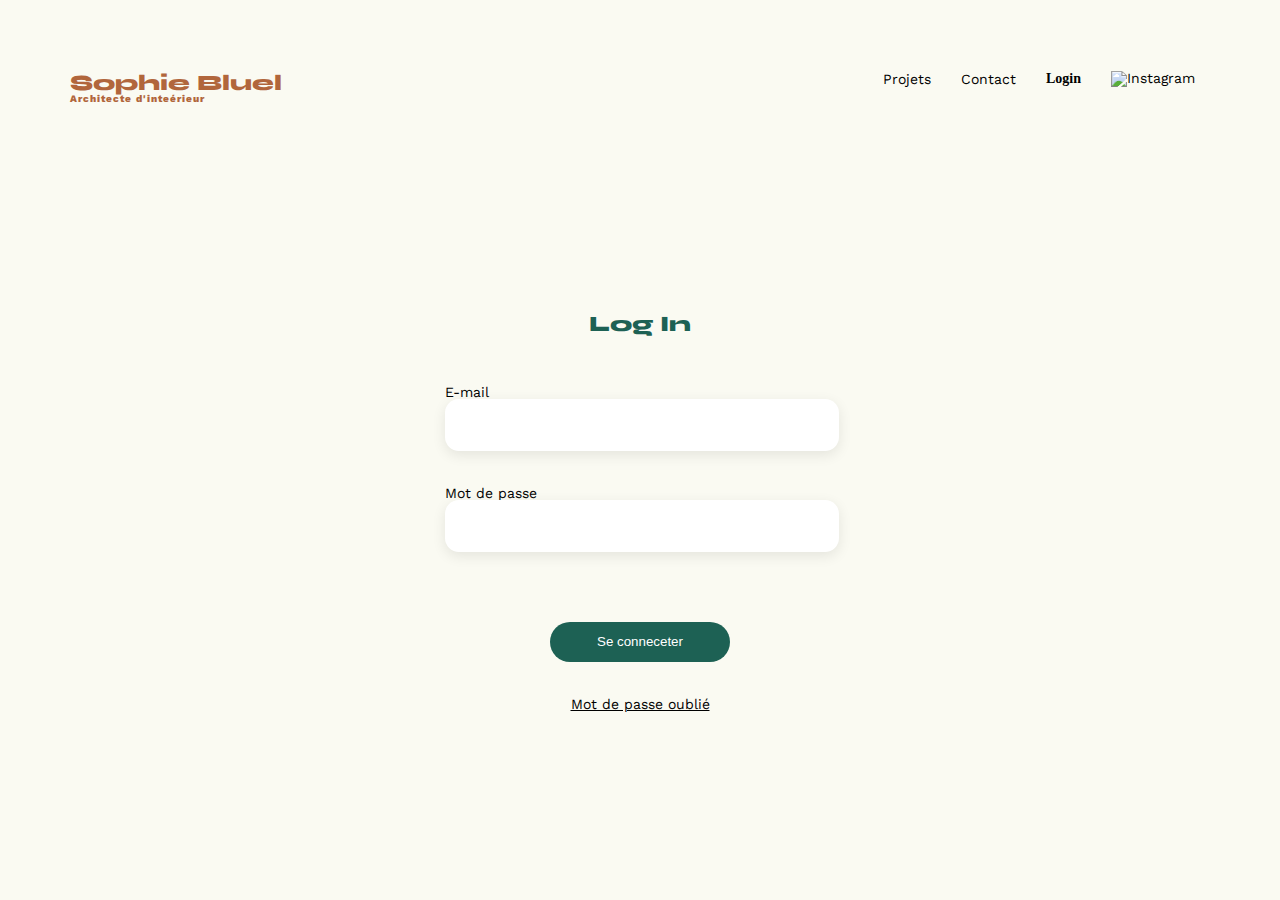
==== FrontEnd/html/login.html @ 339f8e1f "6th commit login form test" ====
<!DOCTYPE html>
<html lang="fr">
<head>
	<meta charset="UTF-8">
	<title>Sophie Bluel - Architecte d'intérieur - Login Page</title>
	<meta name="viewport" content="width=device-width, initial-scale=1.0">
	<link rel="preconnect" href="https://fonts.googleapis.com">
	<link rel="preconnect" href="https://fonts.gstatic.com" crossorigin>
	<link href="https://fonts.googleapis.com/css2?family=Syne:wght@700;800&family=Work+Sans&display=swap" rel="stylesheet">
	<meta name="description" content="">
	<link rel="stylesheet" href="../css/login.css">
</head>
<body>
    <header>
        <h1>Sophie Bluel <span>Architecte d'inteérieur</span></h1>
        <nav>
            <ul>
                <li><a href="#">Projets</a></li>
                <li><a href="#">Contact</a></li>
                <li class="loginClicked">Login</li>
                <li><img src="../assets/icons/instagram.png"alt="Instagram"></li>
            </ul>
        </nav>
    </header>
    <div class="container">
        <form id="form">
            <h1>Log In</h1>
            <div class="input-control">
                <label for="email">E-mail</label>
                <input id="email" name="email" type="email">
                <div class="error"></div>
            </div>
            <div class="input-control">
                <label for="password">Mot de passe</label>
                <input id="password" name="password" type="password">
                <div class="error"></div>
            </div>
            <div class="login_error"> </div>
            <button type="submit">Se conneceter</button>
            <a class href="#">Mot de passe oublié</a>
        </form>
        <script src="../js/login.js"></script>
    </div>
</body>
</html>
---- FrontEnd/css/login.css ----
body {
	background-color: #fafaf2;
	max-width: 1140px;
	margin:auto;
	font-family: 'Work Sans' ;
	font-size: 14px;
	line-height: 1;
	padding: 7px;
}

/*header and nav*/
header {
	display: flex;
	justify-content: space-between;
	margin: 50px 0
}

h1{
	display: flex;
	flex-direction: column;
	font-family: 'Syne';
	font-size: 22px;
	font-weight: 800;
	color: #B1663C
}

h1 > span {
	font-family: 'Work Sans';
	font-size:10px;
	letter-spacing: 0.1em;
}

nav ul {
	display: flex;
	align-items: center;
	list-style-type: none;
}

nav li {
	padding: 0 15px;
	font-size: em;
}

li:hover {
	color: #B1663C;
	font-weight: bolder;
}

/*nav*/
.loginClicked{
	font-weight: bolder;
	font-family: none; 
	pointer-events: none;
}

nav img{
	width: 19px;
	height: 19px;
}

a:hover {
	color: #B1663C;
}

header a {
	color:black; 
    text-decoration:none; 
    cursor:pointer;
}

/*Login form*/
#form{
	display: flex;
	flex-direction: column;
	width: 390px;
	margin: 20vh auto  auto;
	gap: 35px;
}

#form h1{
	color: #1D6154;
	text-align: center;
}

#form button{
	border-radius: 60px;
	border: none;
	width: 180px;
	height: 40px;
	background-color: #1D6154;
	color: white;
	display: block;
	margin: auto;
}

#form a{
	color: black;
	text-align: center;
}

.input-control{
	display: flex;
	flex-direction: column;
}

.input-control input{
	border: none;
	box-shadow: 0px 4px 14px rgba(0, 0, 0, 0.09);
	border-radius: 14px;
	width: 100%;
	height: 50px;
}

.input-control input:focus{
	outline: 0;
}

.input-control.success input{
	border-color: #1D6154;
}

.input-control.error input{
	border-color: red;
}

.input-control .error{
	color: red;
}

.login_error{
	background-color: red;
	color: white;
}
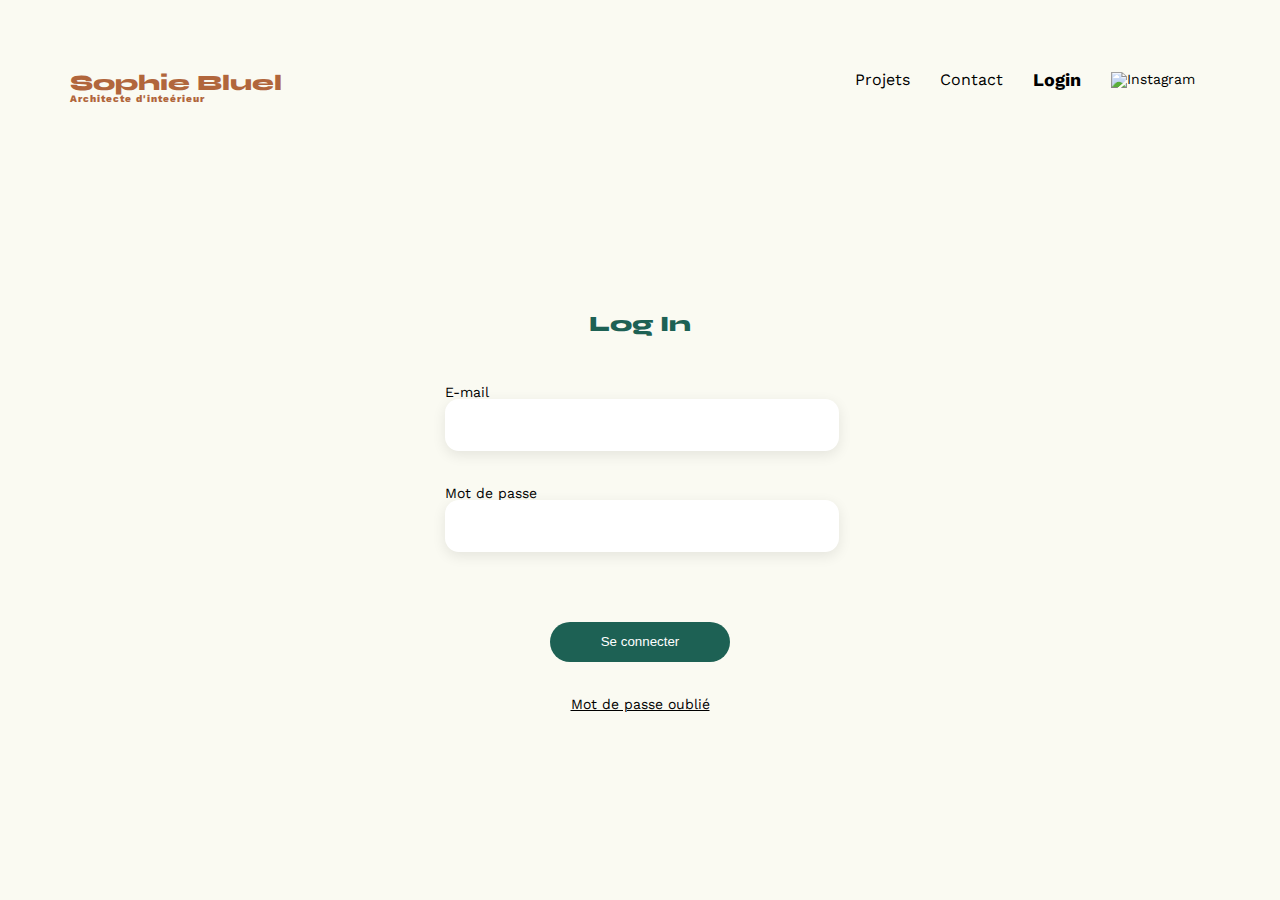
==== commit 3d4f8d18: "8th commit html css edit and modals windows" ====
--- a/FrontEnd/html/login.html
+++ b/FrontEnd/html/login.html
@@ -36,7 +36,7 @@
                 <div class="error"></div>
             </div>
             <div class="login_error"> </div>
-            <button type="submit">Se conneceter</button>
+            <button type="submit">Se connecter</button>
             <a class href="#">Mot de passe oublié</a>
         </form>
         <script src="../js/login.js"></script>
--- a/FrontEnd/css/login.css
+++ b/FrontEnd/css/login.css
@@ -1,3 +1,4 @@
+/*body*/
 body {
 	background-color: #fafaf2;
 	max-width: 1140px;
@@ -49,7 +50,7 @@
 /*nav*/
 .loginClicked{
 	font-weight: bolder;
-	font-family: none; 
+	font-size: large;
 	pointer-events: none;
 }
 
@@ -66,6 +67,7 @@
 	color:black; 
     text-decoration:none; 
     cursor:pointer;
+	font-size: medium;
 }
 
 /*Login form*/
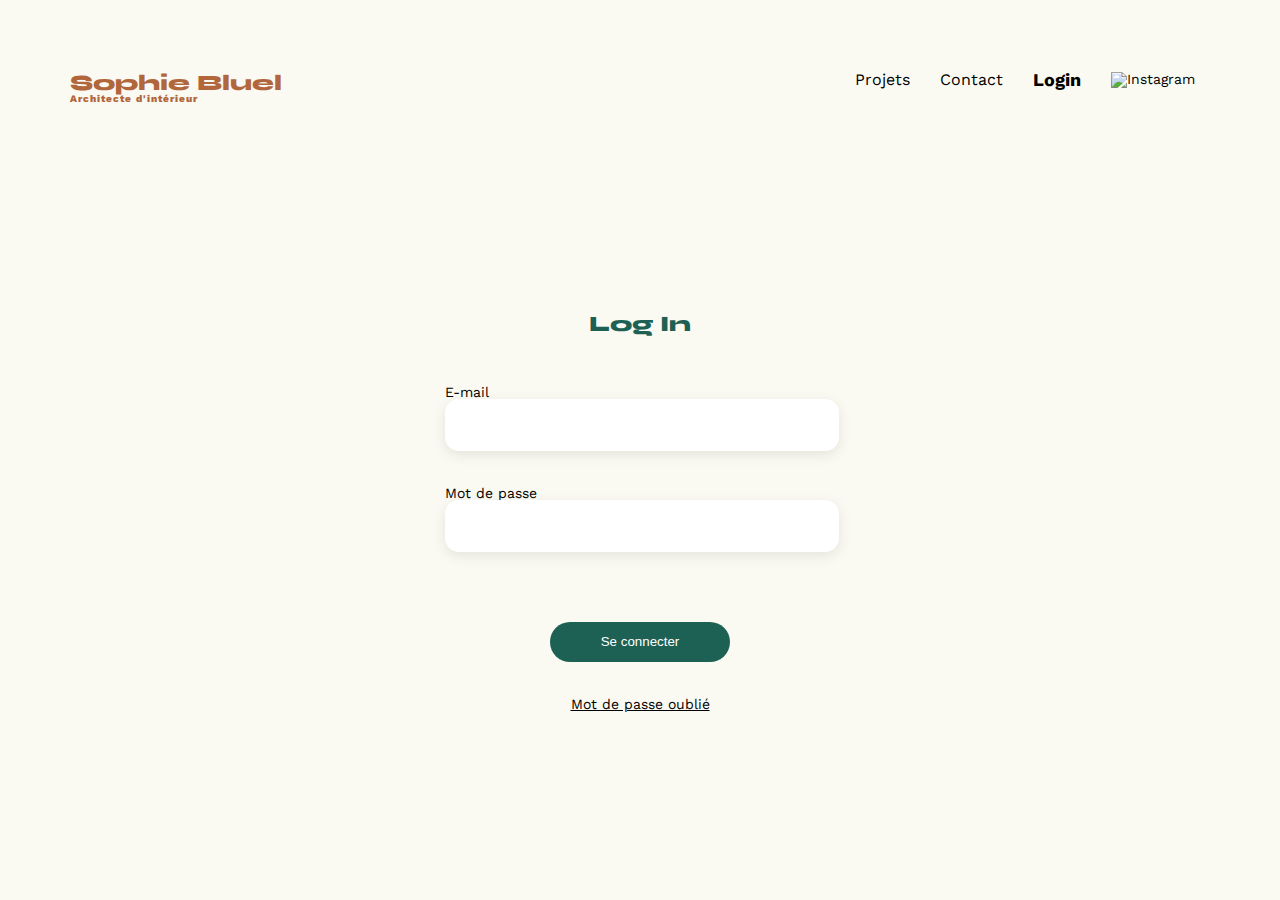
==== commit c5c46adf: "13th commit fixe Delete works , refect. modals.js" ====
--- a/FrontEnd/html/login.html
+++ b/FrontEnd/html/login.html
@@ -2,21 +2,26 @@
 <html lang="fr">
 <head>
 	<meta charset="UTF-8">
-	<title>Sophie Bluel - Architecte d'intérieur - Login Page</title>
+	<title>Sophie Bluel - Architecte d'intérieur Login</title>
 	<meta name="viewport" content="width=device-width, initial-scale=1.0">
 	<link rel="preconnect" href="https://fonts.googleapis.com">
 	<link rel="preconnect" href="https://fonts.gstatic.com" crossorigin>
 	<link href="https://fonts.googleapis.com/css2?family=Syne:wght@700;800&family=Work+Sans&display=swap" rel="stylesheet">
 	<meta name="description" content="">
+	<link rel="stylesheet" href="https://cdnjs.cloudflare.com/ajax/libs/font-awesome/6.2.1/css/all.min.css" 
+   integrity="sha512-MV7K8+y+gLIBoVD59lQIYicR65iaqukzvf/nwasF0nqhPay5w/9lJmVM2hMDcnK1OnMGCdVK+iQrJ7lzPJQd1w==" 
+   crossorigin="anonymous" referrerpolicy="no-referrer">
 	<link rel="stylesheet" href="../css/login.css">
 </head>
 <body>
     <header>
-        <h1>Sophie Bluel <span>Architecte d'inteérieur</span></h1>
+        <a href="./index.html">
+            <h1>Sophie Bluel <span>Architecte d'intérieur</span></h1>
+        </a>
         <nav>
             <ul>
-                <li><a href="#">Projets</a></li>
-                <li><a href="#">Contact</a></li>
+                <li><a href="./index.html#portfolio">Projets</a></li>
+                <li><a href="./index.html#contact">Contact</a></li>
                 <li class="loginClicked">Login</li>
                 <li><img src="../assets/icons/instagram.png"alt="Instagram"></li>
             </ul>
--- a/FrontEnd/css/login.css
+++ b/FrontEnd/css/login.css
@@ -1,4 +1,4 @@
-/*body*/
+/* body */
 body {
 	background-color: #fafaf2;
 	max-width: 1140px;
@@ -9,7 +9,7 @@
 	padding: 7px;
 }
 
-/*header and nav*/
+/* header and nav */
 header {
 	display: flex;
 	justify-content: space-between;
@@ -47,7 +47,7 @@
 	font-weight: bolder;
 }
 
-/*nav*/
+/* nav */
 .loginClicked{
 	font-weight: bolder;
 	font-size: large;
@@ -70,7 +70,7 @@
 	font-size: medium;
 }
 
-/*Login form*/
+/* Login form */
 #form{
 	display: flex;
 	flex-direction: column;
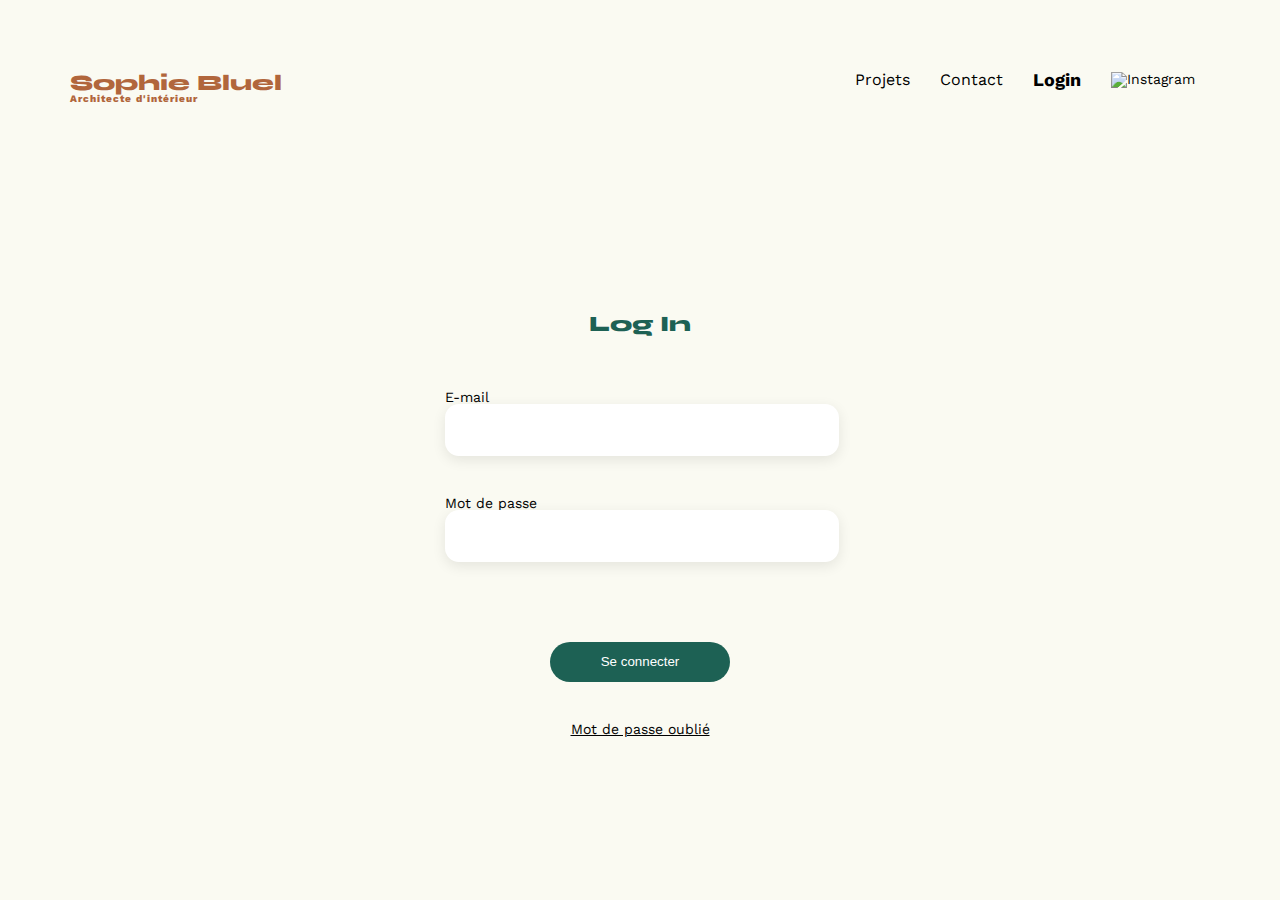
==== commit c3a9758b: "14th commit readiness test for presentation" ====
--- a/FrontEnd/html/login.html
+++ b/FrontEnd/html/login.html
@@ -2,7 +2,7 @@
 <html lang="fr">
 <head>
 	<meta charset="UTF-8">
-	<title>Sophie Bluel - Architecte d'intérieur Login</title>
+	<title>Sophie Bluel - Architecte d'intérieur Login-Page</title>
 	<meta name="viewport" content="width=device-width, initial-scale=1.0">
 	<link rel="preconnect" href="https://fonts.googleapis.com">
 	<link rel="preconnect" href="https://fonts.gstatic.com" crossorigin>
--- a/FrontEnd/css/login.css
+++ b/FrontEnd/css/login.css
@@ -76,7 +76,7 @@
 	flex-direction: column;
 	width: 390px;
 	margin: 20vh auto  auto;
-	gap: 35px;
+	gap: 40px;
 }
 
 #form h1{
@@ -94,6 +94,12 @@
 	display: block;
 	margin: auto;
 }
+
+#form button:hover{
+	cursor: pointer;
+	transform: scale(1.05);
+}
+
 
 #form a{
 	color: black;
